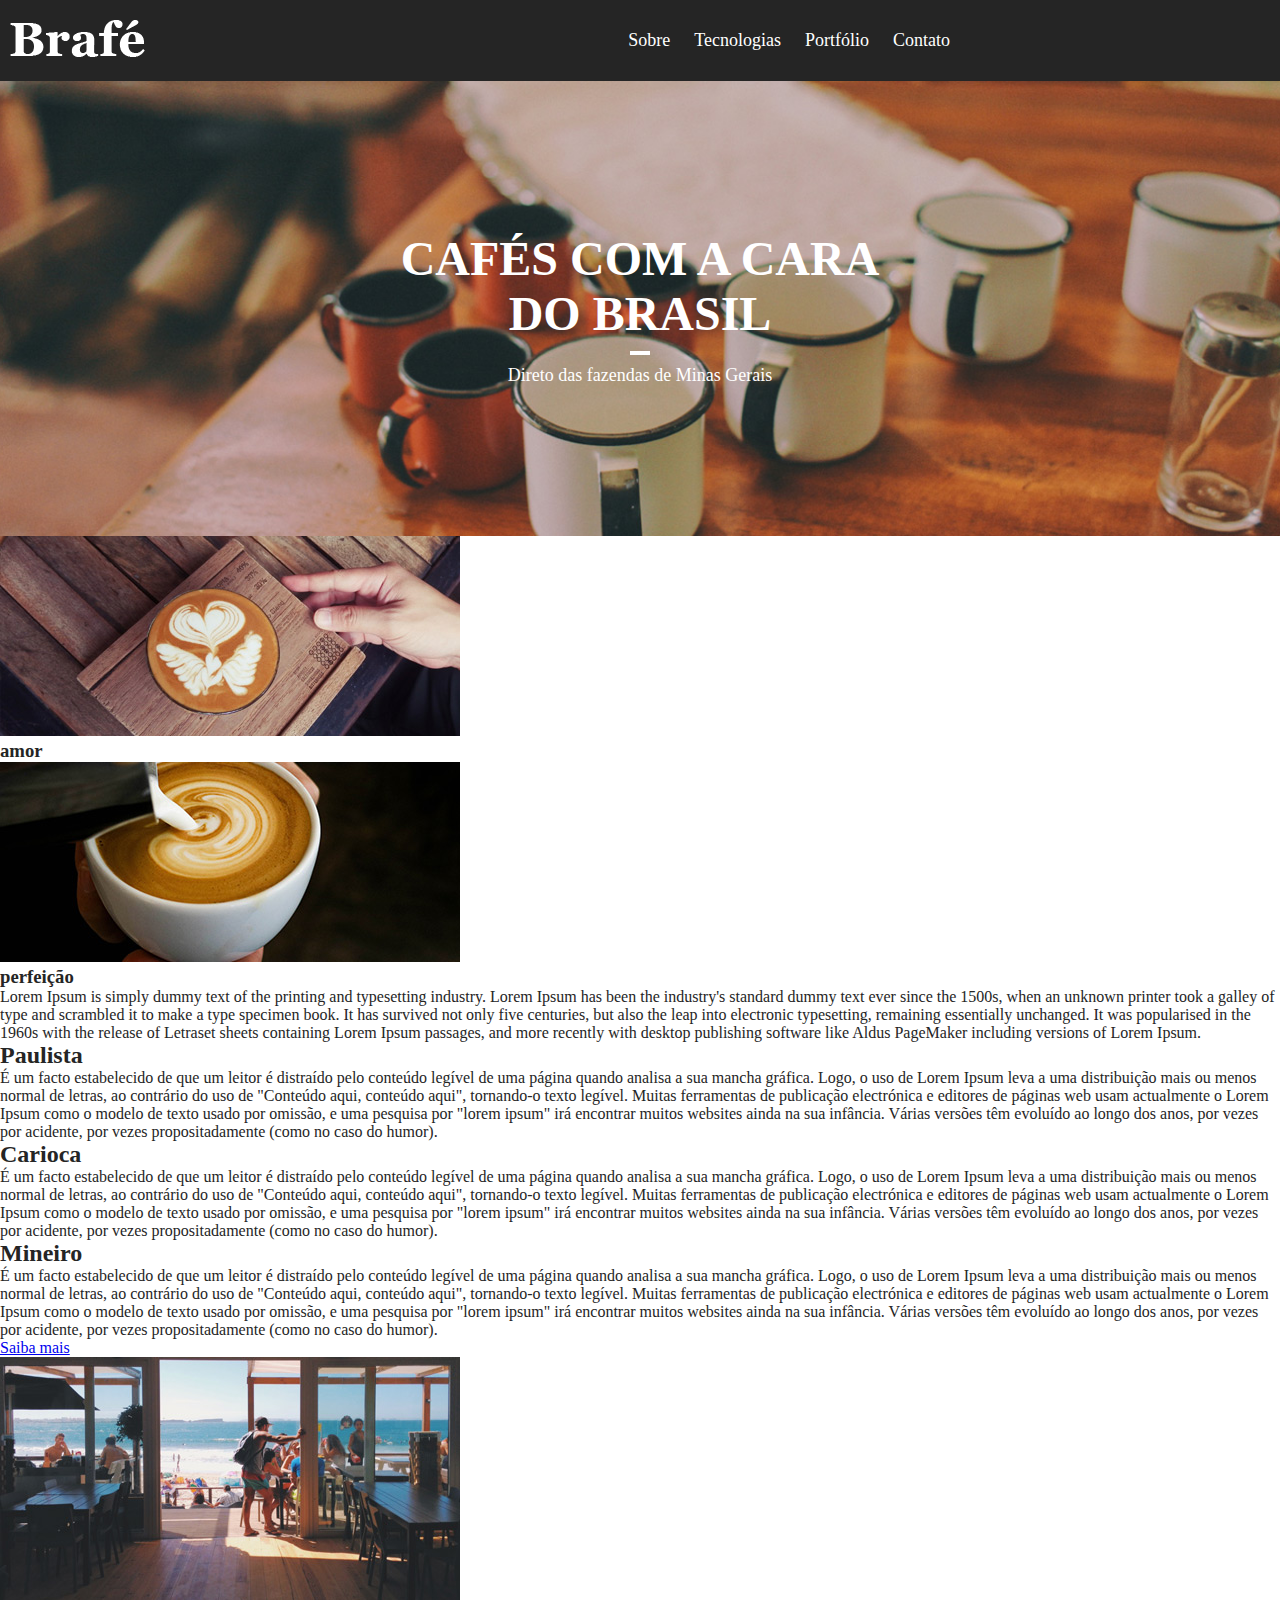
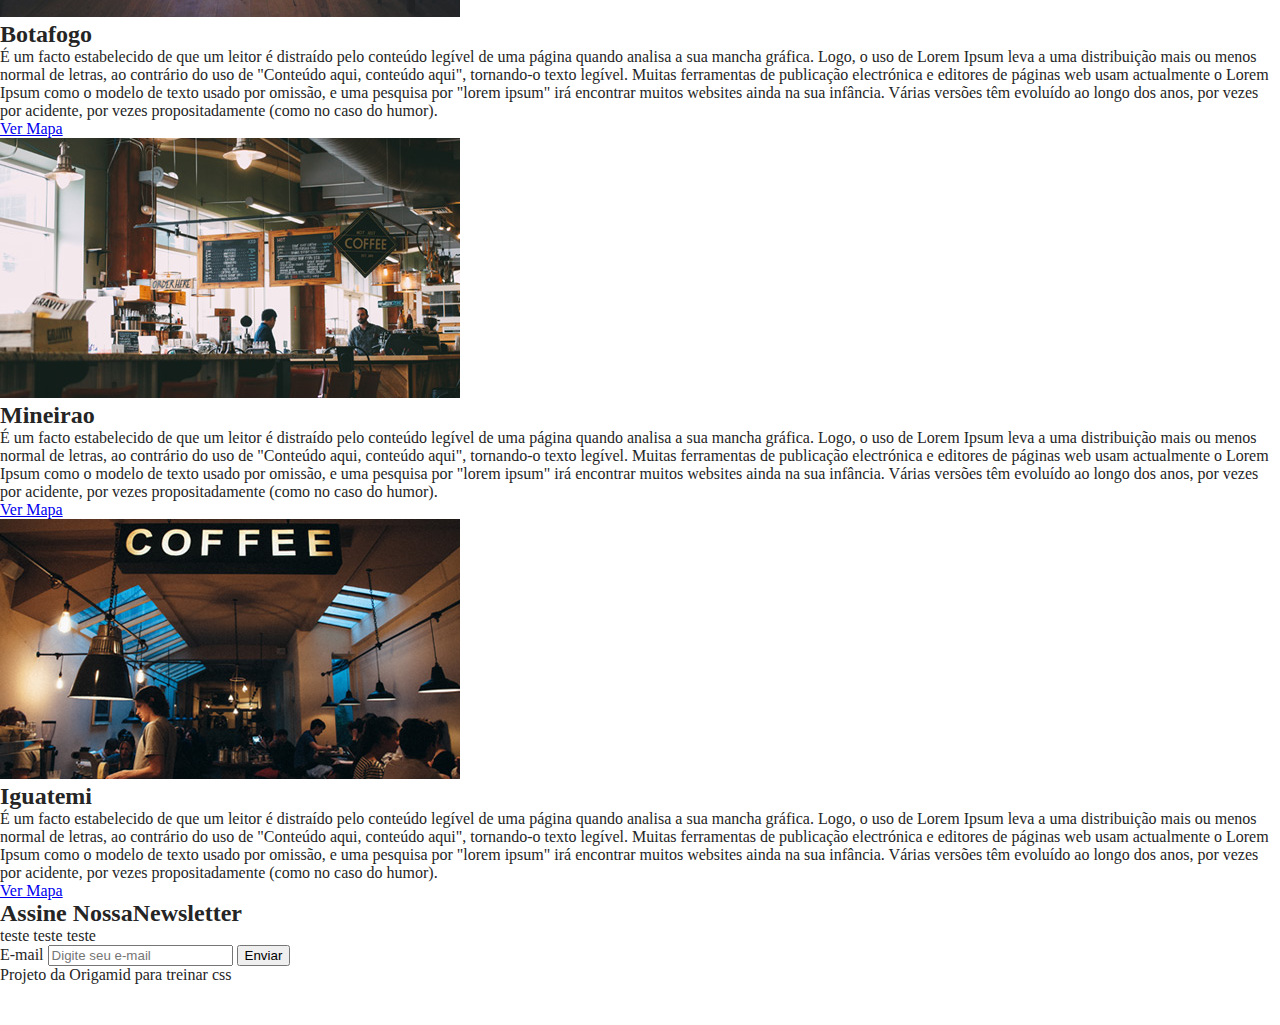
==== index.html @ c451b648 "css-clean" ====
<!DOCTYPE html>
<html>
    
    <head>
        <title>My profile</title>
        <meta charset="utf-8">
        <meta name="viewport" content="width=device-width, initial-scale=1, shrink-to-fit=no">
        <link rel="stylesheet" type="text/css" href="css/style.css">
    </head>
    
    <body>
        <header class="menu">
            <div class="menu-container">
                <a class="menu-logo" href="#"><img src="img/brafe.png" alt="Brafe"></a>
    
            <nav class="menu-nav">
                <ul>
                    <li><a href="#">Sobre</a></li>
                    <li><a href="#">Tecnologias</a></li>
                    <li><a href="#">Portfólio</a></li>
                    <li><a href="#">Contato</a></li>
                </ul>
            </nav>
            </div>
        </header>
        
        <main class="intro">
            <h1>Cafés com a cara<br> do Brasil</h1>
            <p>Direto das fazendas de Minas Gerais</p>
        </main>
        
        <section class="sobre">
            <h2></h2>
            
            <div class="sobre-item">
                <div>
                    <img src="img/cafe-1.jpg">
                    <h3>amor</h3>
                </div>
            </div>
            <div class="sobre-item">
                <div>
                    <img src="img/cafe-2.jpg">
                    <h3>perfeição</h3>
                </div>
            </div> 
            <p>Lorem Ipsum is simply dummy text of the printing and typesetting industry. Lorem Ipsum has been the industry's standard dummy text ever since the 1500s, when an unknown printer took a galley of type and scrambled it to make a type specimen book. It has survived not only five centuries, but also the leap into electronic typesetting, remaining essentially unchanged. It was popularised in the 1960s with the release of Letraset sheets containing Lorem Ipsum passages, and more recently with desktop publishing software like Aldus PageMaker including versions of Lorem Ipsum.</p>
        </section>
        
        <section>
            <div>
                <div>
                    <h2>Paulista</h2>
                    <p>É um facto estabelecido de que um leitor é distraído pelo conteúdo legível de uma página quando analisa a sua mancha gráfica. Logo, o uso de Lorem Ipsum leva a uma distribuição mais ou menos normal de letras, ao contrário do uso de "Conteúdo aqui, conteúdo aqui", tornando-o texto legível. Muitas ferramentas de publicação electrónica e editores de páginas web usam actualmente o Lorem Ipsum como o modelo de texto usado por omissão, e uma pesquisa por "lorem ipsum" irá encontrar muitos websites ainda na sua infância. Várias versões têm evoluído ao longo dos anos, por vezes por acidente, por vezes propositadamente (como no caso do humor).</p>
                </div>
                
                <div>
                    <h2>Carioca</h2>
                    <p>É um facto estabelecido de que um leitor é distraído pelo conteúdo legível de uma página quando analisa a sua mancha gráfica. Logo, o uso de Lorem Ipsum leva a uma distribuição mais ou menos normal de letras, ao contrário do uso de "Conteúdo aqui, conteúdo aqui", tornando-o texto legível. Muitas ferramentas de publicação electrónica e editores de páginas web usam actualmente o Lorem Ipsum como o modelo de texto usado por omissão, e uma pesquisa por "lorem ipsum" irá encontrar muitos websites ainda na sua infância. Várias versões têm evoluído ao longo dos anos, por vezes por acidente, por vezes propositadamente (como no caso do humor).</p>
                </div>
                
                <div>
                    <h2>Mineiro</h2>
                    <p>É um facto estabelecido de que um leitor é distraído pelo conteúdo legível de uma página quando analisa a sua mancha gráfica. Logo, o uso de Lorem Ipsum leva a uma distribuição mais ou menos normal de letras, ao contrário do uso de "Conteúdo aqui, conteúdo aqui", tornando-o texto legível. Muitas ferramentas de publicação electrónica e editores de páginas web usam actualmente o Lorem Ipsum como o modelo de texto usado por omissão, e uma pesquisa por "lorem ipsum" irá encontrar muitos websites ainda na sua infância. Várias versões têm evoluído ao longo dos anos, por vezes por acidente, por vezes propositadamente (como no caso do humor).</p>
                </div>
            </div>
            <a href="#">Saiba mais</a>
        </section>
        
        <section>
            <div>
                <img src="img/botafogo.jpg" alt="Brafé unidade botafogo">
                <div>
                    <h2>Botafogo</h2>
                                        <p>É um facto estabelecido de que um leitor é distraído pelo conteúdo legível de uma página quando analisa a sua mancha gráfica. Logo, o uso de Lorem Ipsum leva a uma distribuição mais ou menos normal de letras, ao contrário do uso de "Conteúdo aqui, conteúdo aqui", tornando-o texto legível. Muitas ferramentas de publicação electrónica e editores de páginas web usam actualmente o Lorem Ipsum como o modelo de texto usado por omissão, e uma pesquisa por "lorem ipsum" irá encontrar muitos websites ainda na sua infância. Várias versões têm evoluído ao longo dos anos, por vezes por acidente, por vezes propositadamente (como no caso do humor).</p>
                    <a href="#">Ver Mapa</a>
                </div>
            </div>
            
                        <div>
                <img src="img/mineirao.jpg" alt="Brafé unidade botafogo">
                <div>
                    <h2>Mineirao</h2>
                                        <p>É um facto estabelecido de que um leitor é distraído pelo conteúdo legível de uma página quando analisa a sua mancha gráfica. Logo, o uso de Lorem Ipsum leva a uma distribuição mais ou menos normal de letras, ao contrário do uso de "Conteúdo aqui, conteúdo aqui", tornando-o texto legível. Muitas ferramentas de publicação electrónica e editores de páginas web usam actualmente o Lorem Ipsum como o modelo de texto usado por omissão, e uma pesquisa por "lorem ipsum" irá encontrar muitos websites ainda na sua infância. Várias versões têm evoluído ao longo dos anos, por vezes por acidente, por vezes propositadamente (como no caso do humor).</p>
                    <a href="#">Ver Mapa</a>
                </div>
            </div>
            
            <div>
                <img src="img/iguatemi.jpg" alt="Brafé unidade botafogo">
                <div>
                    <h2>Iguatemi</h2>
                                        <p>É um facto estabelecido de que um leitor é distraído pelo conteúdo legível de uma página quando analisa a sua mancha gráfica. Logo, o uso de Lorem Ipsum leva a uma distribuição mais ou menos normal de letras, ao contrário do uso de "Conteúdo aqui, conteúdo aqui", tornando-o texto legível. Muitas ferramentas de publicação electrónica e editores de páginas web usam actualmente o Lorem Ipsum como o modelo de texto usado por omissão, e uma pesquisa por "lorem ipsum" irá encontrar muitos websites ainda na sua infância. Várias versões têm evoluído ao longo dos anos, por vezes por acidente, por vezes propositadamente (como no caso do humor).</p>
                    <a href="#">Ver Mapa</a>
                </div>
            </div>
        </section>
        
        
        <section>
            <div>
                <h2>Assine NossaNewsletter</h2>
                <p>teste teste teste</p>
            </div>
            <form>
                <label>E-mail</label>
                <input type="text" placeholder="Digite seu e-mail">
                <button type="submit">Enviar</button>
            </form>
        </section>
        
        <footer>
            <div>
                <p>
                    Projeto da Origamid para treinar css
                </p>
                <img src="img/brafe.png" alt="Brafé">
            </div>
        </footer>
    </body>
</html>
---- css/style.css ----
/* Reset */

body, h1, h2, h3, p, ul {
    padding: 0px;
    margin: 0px;
}

body {
    font-family: Georgia, serif;
    color: #252525;
}


/* Menu */

.menu {
    background: #252525;
    padding: 20px 0;
}


/* Quando temos elementos fluatando dentro de um container ou div
a div ou o container nao consegue pegar automaticamente o tamanho(heighj)
dos elementos que estao flutuando quando usamos a composição do "float"
Para isso vamos usar o clearFix*/

.menu-container {
    max-width: 960px;
    margin: 0 auto;
    margin-left: 10px;
}


/*
 ClearFix
*/
.menu-container::after, .menu-container::before {
    content: '';
    display: table;
    clear: both;
}

a.menu-logo {
    display: block;
    float: left;
}

.menu-nav {
    float: right;
    margin-right: 10px;
}

.menu-nav li {
    display: inline-block;
}

.menu-nav a {
    display: block;
    padding: 10px;
    text-decoration: none;
    color: white;
    font-size: 1.125em; /* Calculo (18/16) = 1.125em  -> base dos browser */
}

/* Intro */

.intro {
    background: url('../img/bg-intro.jpg') no-repeat center;
    background-size: cover; /* Sempre pega 100% da pagina */
    padding: 150px 0;
    text-align: center;
    color: white;
}

.intro h1 {
    text-transform: uppercase;
    font-size: 3em;
}

.intro h1::after {
    content: '';
    display: block; /* Pega 100% de largura */
    width: 20px;
    height: 4px;
    background: white;
    margin: 10px auto; 
}

.intro p {
    font-family: italic, serif;
    font-size: 1.125em;
}
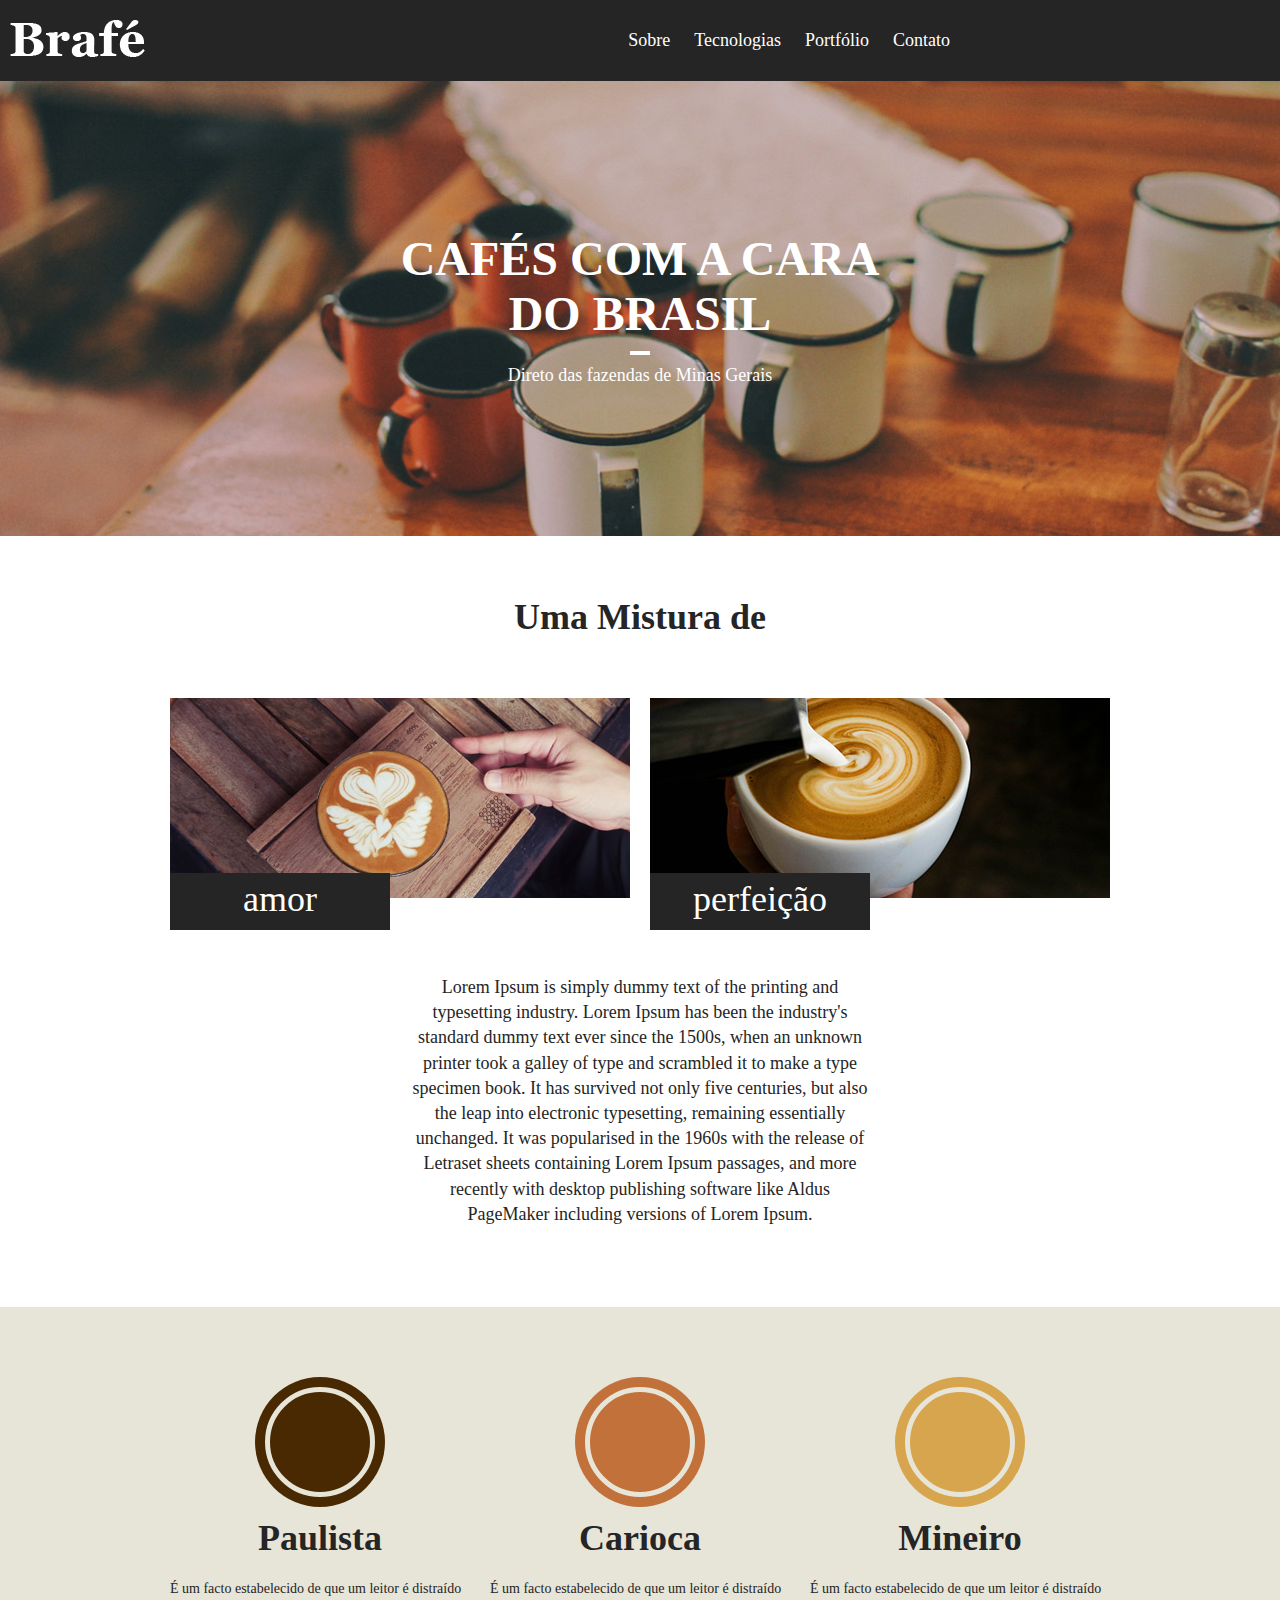
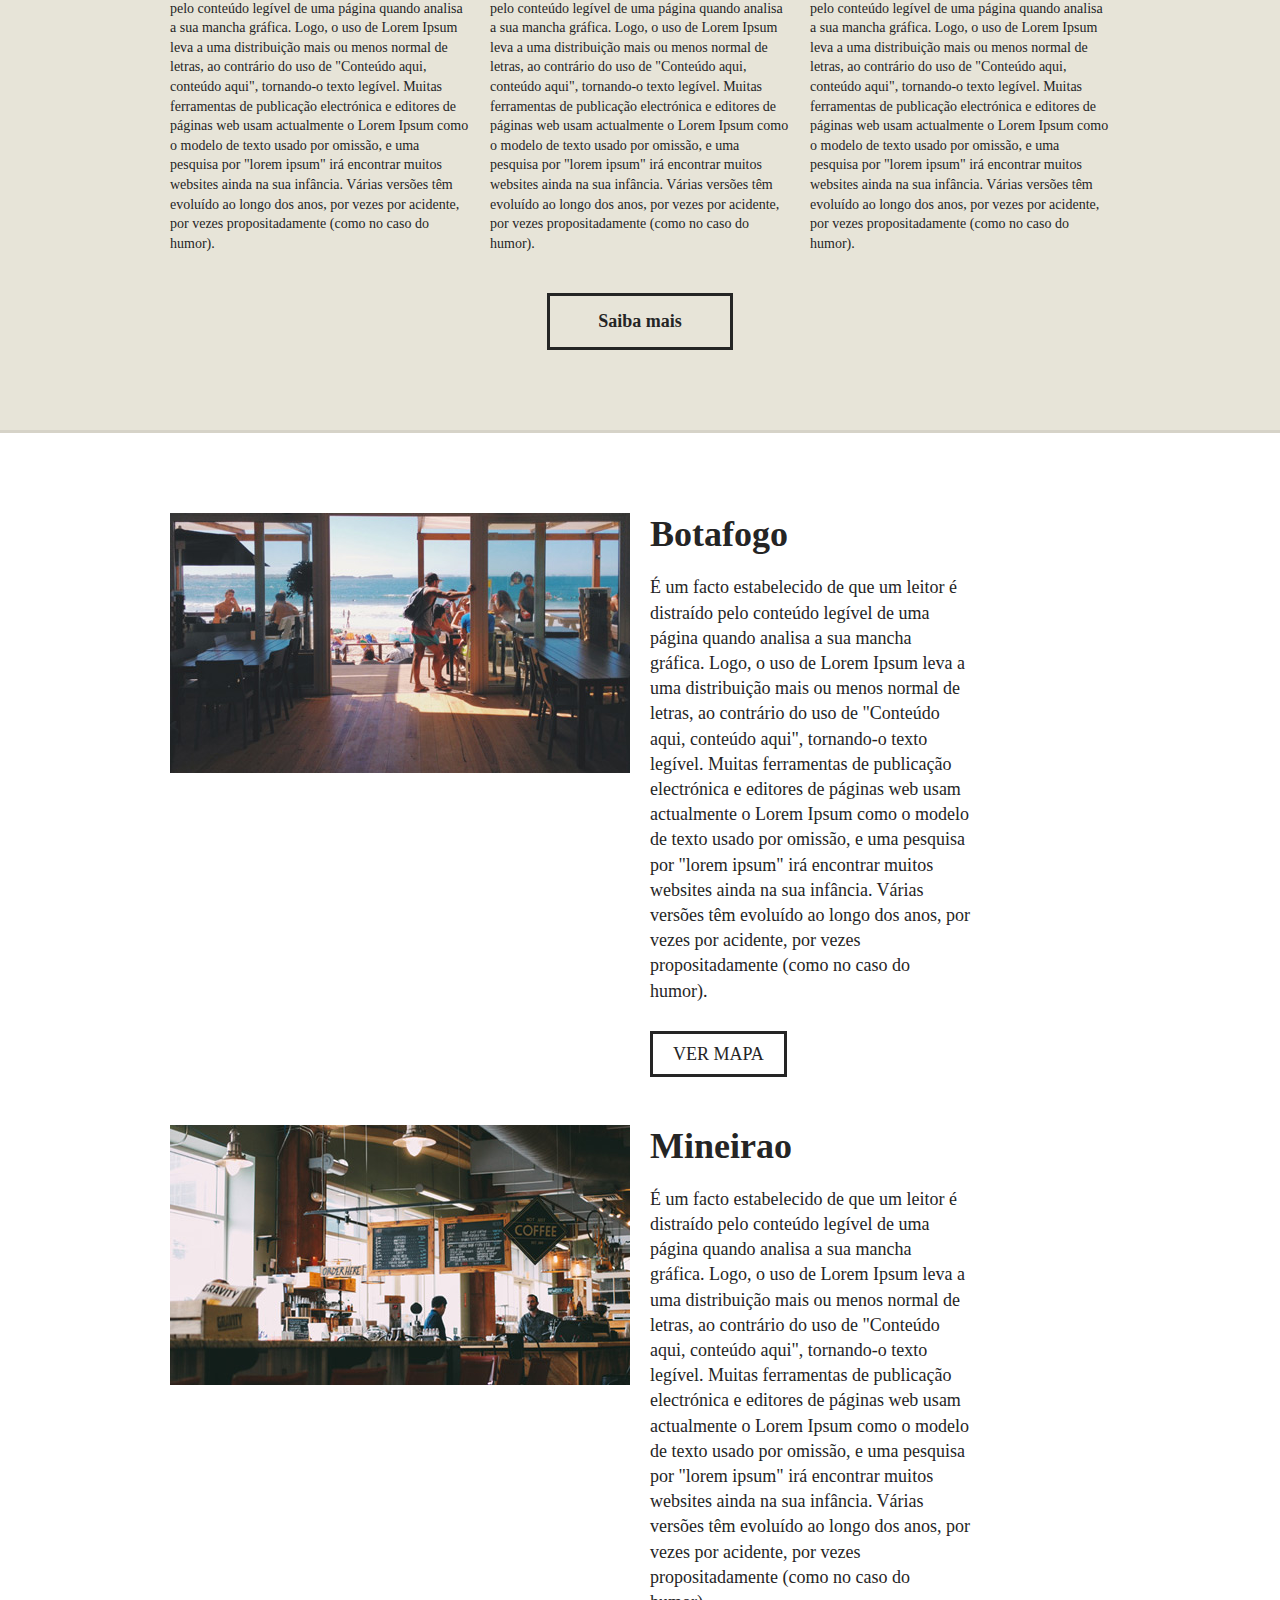
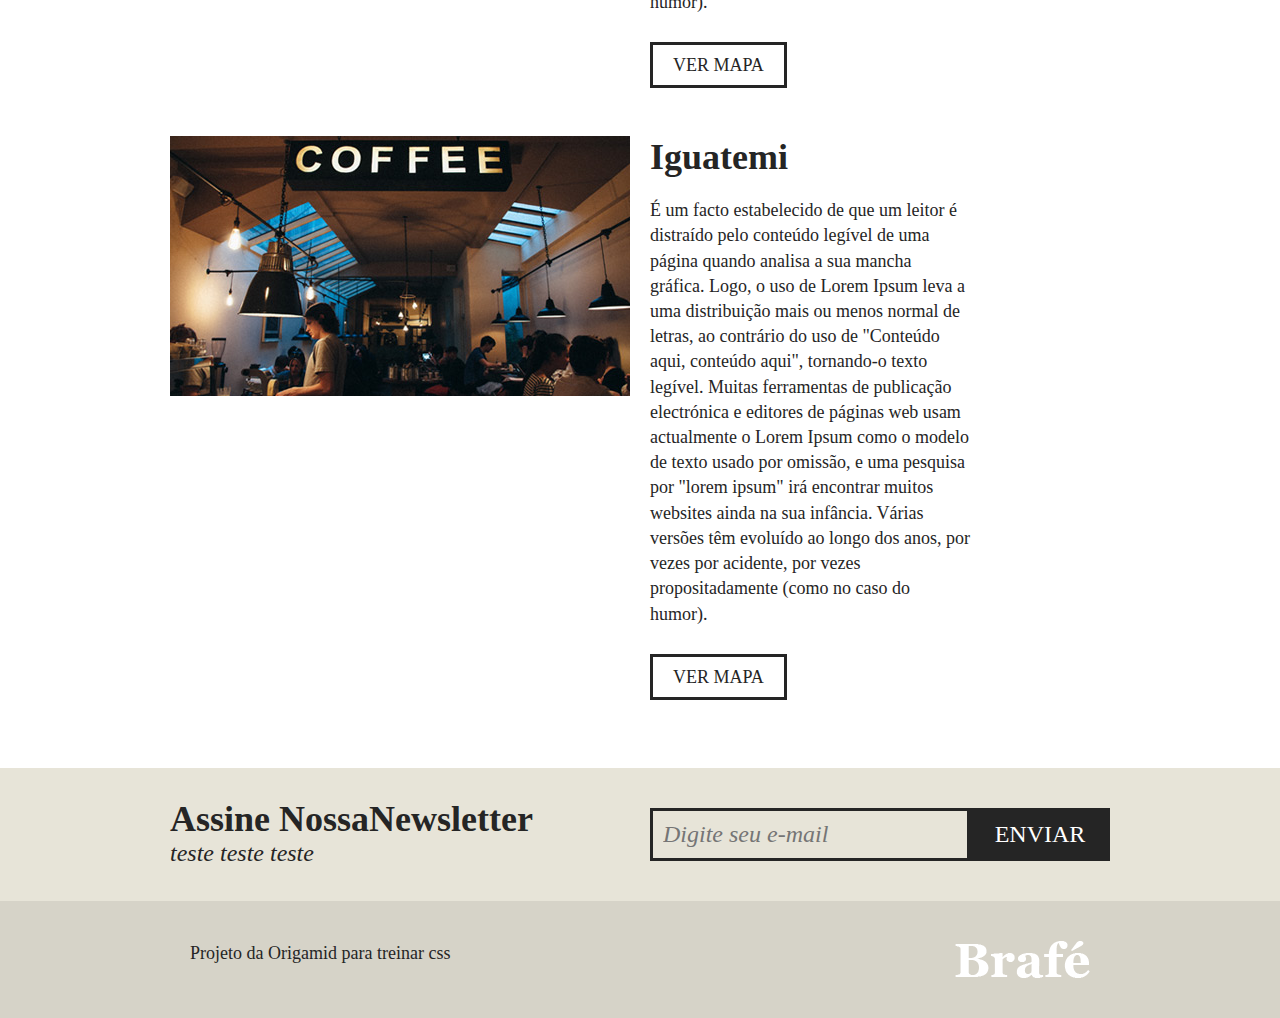
==== commit 6af9f8de: "ajustes" ====
--- a/index.html
+++ b/index.html
@@ -6,6 +6,13 @@
         <meta charset="utf-8">
         <meta name="viewport" content="width=device-width, initial-scale=1, shrink-to-fit=no">
         <link rel="stylesheet" type="text/css" href="css/style.css">
+        <link rel="stylesheet" type="text/css" href="css/menu.css">
+        <link rel="stylesheet" type="text/css" href="css/intro.css">
+        <link rel="stylesheet" type="text/css" href="css/sobre.css">
+        <link rel="stylesheet" type="text/css" href="css/produtos.css">
+        <link rel="stylesheet" type="text/css" href="css/locais.css">
+        <link rel="stylesheet" type="text/css" href="css/assineFooter.css">
+        <link rel="stylesheet" type="text/css" href="css/responsivo.css">
     </head>
     
     <body>
@@ -30,45 +37,47 @@
         </main>
         
         <section class="sobre">
-            <h2></h2>
+            <h2>Uma Mistura de</h2>
             
-            <div class="sobre-item">
-                <div>
-                    <img src="img/cafe-1.jpg">
-                    <h3>amor</h3>
+            <div class="sobre-container">
+                <div class="sobre-item">
+                    <div>
+                        <img src="img/cafe-1.jpg">
+                        <h3>amor</h3>
+                    </div>
                 </div>
+                <div class="sobre-item">
+                    <div>
+                        <img src="img/cafe-2.jpg">
+                        <h3>perfeição</h3>
+                    </div>
+                </div> 
             </div>
-            <div class="sobre-item">
-                <div>
-                    <img src="img/cafe-2.jpg">
-                    <h3>perfeição</h3>
-                </div>
-            </div> 
             <p>Lorem Ipsum is simply dummy text of the printing and typesetting industry. Lorem Ipsum has been the industry's standard dummy text ever since the 1500s, when an unknown printer took a galley of type and scrambled it to make a type specimen book. It has survived not only five centuries, but also the leap into electronic typesetting, remaining essentially unchanged. It was popularised in the 1960s with the release of Letraset sheets containing Lorem Ipsum passages, and more recently with desktop publishing software like Aldus PageMaker including versions of Lorem Ipsum.</p>
         </section>
         
-        <section>
-            <div>
-                <div>
-                    <h2>Paulista</h2>
+        <section class="produtos">
+            <div class="produtos-container">
+                <div class="produtos-items">
+                    <h2 class="produtos-paulista">Paulista</h2>
                     <p>É um facto estabelecido de que um leitor é distraído pelo conteúdo legível de uma página quando analisa a sua mancha gráfica. Logo, o uso de Lorem Ipsum leva a uma distribuição mais ou menos normal de letras, ao contrário do uso de "Conteúdo aqui, conteúdo aqui", tornando-o texto legível. Muitas ferramentas de publicação electrónica e editores de páginas web usam actualmente o Lorem Ipsum como o modelo de texto usado por omissão, e uma pesquisa por "lorem ipsum" irá encontrar muitos websites ainda na sua infância. Várias versões têm evoluído ao longo dos anos, por vezes por acidente, por vezes propositadamente (como no caso do humor).</p>
                 </div>
                 
-                <div>
-                    <h2>Carioca</h2>
+                <div class="produtos-items">
+                    <h2 class="produtos-carioca">Carioca</h2>
                     <p>É um facto estabelecido de que um leitor é distraído pelo conteúdo legível de uma página quando analisa a sua mancha gráfica. Logo, o uso de Lorem Ipsum leva a uma distribuição mais ou menos normal de letras, ao contrário do uso de "Conteúdo aqui, conteúdo aqui", tornando-o texto legível. Muitas ferramentas de publicação electrónica e editores de páginas web usam actualmente o Lorem Ipsum como o modelo de texto usado por omissão, e uma pesquisa por "lorem ipsum" irá encontrar muitos websites ainda na sua infância. Várias versões têm evoluído ao longo dos anos, por vezes por acidente, por vezes propositadamente (como no caso do humor).</p>
                 </div>
                 
-                <div>
-                    <h2>Mineiro</h2>
+                <div class="produtos-items">
+                    <h2 class="produtos-mineiro">Mineiro</h2>
                     <p>É um facto estabelecido de que um leitor é distraído pelo conteúdo legível de uma página quando analisa a sua mancha gráfica. Logo, o uso de Lorem Ipsum leva a uma distribuição mais ou menos normal de letras, ao contrário do uso de "Conteúdo aqui, conteúdo aqui", tornando-o texto legível. Muitas ferramentas de publicação electrónica e editores de páginas web usam actualmente o Lorem Ipsum como o modelo de texto usado por omissão, e uma pesquisa por "lorem ipsum" irá encontrar muitos websites ainda na sua infância. Várias versões têm evoluído ao longo dos anos, por vezes por acidente, por vezes propositadamente (como no caso do humor).</p>
                 </div>
             </div>
             <a href="#">Saiba mais</a>
         </section>
         
-        <section>
-            <div>
+        <section class="locais">
+            <div class="locais-item">
                 <img src="img/botafogo.jpg" alt="Brafé unidade botafogo">
                 <div>
                     <h2>Botafogo</h2>
@@ -77,7 +86,7 @@
                 </div>
             </div>
             
-                        <div>
+            <div class="locais-item">
                 <img src="img/mineirao.jpg" alt="Brafé unidade botafogo">
                 <div>
                     <h2>Mineirao</h2>
@@ -86,7 +95,7 @@
                 </div>
             </div>
             
-            <div>
+            <div class="locais-item">
                 <img src="img/iguatemi.jpg" alt="Brafé unidade botafogo">
                 <div>
                     <h2>Iguatemi</h2>
@@ -97,20 +106,22 @@
         </section>
         
         
-        <section>
-            <div>
-                <h2>Assine NossaNewsletter</h2>
-                <p>teste teste teste</p>
+        <section class="assine">
+            <div class="assine-container">
+                <div class="assine-info">
+                    <h2>Assine NossaNewsletter</h2>
+                    <p>teste teste teste</p>
+                </div>
+                <form>
+                    <label>E-mail</label>
+                    <input type="text" placeholder="Digite seu e-mail">
+                    <button type="submit">Enviar</button>
+                </form>
             </div>
-            <form>
-                <label>E-mail</label>
-                <input type="text" placeholder="Digite seu e-mail">
-                <button type="submit">Enviar</button>
-            </form>
         </section>
         
-        <footer>
-            <div>
+        <footer class="footer">
+            <div class="footer-container">
                 <p>
                     Projeto da Origamid para treinar css
                 </p>
--- a/css/style.css
+++ b/css/style.css
@@ -1,4 +1,5 @@
 /* Reset */
+
 
 body, h1, h2, h3, p, ul {
     padding: 0px;
@@ -8,85 +9,4 @@
 body {
     font-family: Georgia, serif;
     color: #252525;
-}
-
-
-/* Menu */
-
-.menu {
-    background: #252525;
-    padding: 20px 0;
-}
-
-
-/* Quando temos elementos fluatando dentro de um container ou div
-a div ou o container nao consegue pegar automaticamente o tamanho(heighj)
-dos elementos que estao flutuando quando usamos a composição do "float"
-Para isso vamos usar o clearFix*/
-
-.menu-container {
-    max-width: 960px;
-    margin: 0 auto;
-    margin-left: 10px;
-}
-
-
-/*
- ClearFix
-*/
-.menu-container::after, .menu-container::before {
-    content: '';
-    display: table;
-    clear: both;
-}
-
-a.menu-logo {
-    display: block;
-    float: left;
-}
-
-.menu-nav {
-    float: right;
-    margin-right: 10px;
-}
-
-.menu-nav li {
-    display: inline-block;
-}
-
-.menu-nav a {
-    display: block;
-    padding: 10px;
-    text-decoration: none;
-    color: white;
-    font-size: 1.125em; /* Calculo (18/16) = 1.125em  -> base dos browser */
-}
-
-/* Intro */
-
-.intro {
-    background: url('../img/bg-intro.jpg') no-repeat center;
-    background-size: cover; /* Sempre pega 100% da pagina */
-    padding: 150px 0;
-    text-align: center;
-    color: white;
-}
-
-.intro h1 {
-    text-transform: uppercase;
-    font-size: 3em;
-}
-
-.intro h1::after {
-    content: '';
-    display: block; /* Pega 100% de largura */
-    width: 20px;
-    height: 4px;
-    background: white;
-    margin: 10px auto; 
-}
-
-.intro p {
-    font-family: italic, serif;
-    font-size: 1.125em;
 }--- a/css/menu.css
+++ b/css/menu.css
@@ -0,0 +1,46 @@
+/* Menu */
+
+.menu {
+    background: #252525;
+    padding: 20px 0;
+}
+
+
+/* Quando temos elementos fluatando dentro de um container ou div
+a div ou o container nao consegue pegar automaticamente o tamanho(heighj)
+dos elementos que estao flutuando quando usamos a composição do "float"
+Para isso vamos usar o clearFix*/
+
+.menu-container {
+    max-width: 960px;
+    margin: 0 auto;
+    margin-left: 10px;
+}
+
+.menu-container::after, .menu-container::before {
+    content: '';
+    display: table;
+    clear: both;
+}
+
+a.menu-logo {
+    display: block;
+    float: left;
+}
+
+.menu-nav {
+    float: right;
+    margin-right: 10px;
+}
+
+.menu-nav li {
+    display: inline-block;
+}
+
+.menu-nav a {
+    display: block;
+    padding: 10px;
+    text-decoration: none;
+    color: white;
+    font-size: 1.125em; /* Calculo (18/16) = 1.125em  -> base dos browser */
+}--- a/css/intro.css
+++ b/css/intro.css
@@ -0,0 +1,28 @@
+/* Intro */
+
+.intro {
+    background: url('../img/bg-intro.jpg') no-repeat center;
+    background-size: cover; /* Sempre pega 100% da pagina */
+    padding: 150px 0;
+    text-align: center;
+    color: white;
+}
+
+.intro h1 {
+    text-transform: uppercase;
+    font-size: 3em;
+}
+
+.intro h1::after {
+    content: '';
+    display: block; /* Pega 100% de largura */
+    width: 20px;
+    height: 4px;
+    background: white;
+    margin: 10px auto; 
+}
+
+.intro p {
+    font-family: italic, serif;
+    font-size: 1.125em;
+}--- a/css/sobre.css
+++ b/css/sobre.css
@@ -0,0 +1,54 @@
+/* Sobre */
+
+.sobre {
+    padding: 60px 0;
+}
+.sobre-container {
+    max-width: 960px;
+    margin: 0 auto;
+}
+
+.sobre-container::after, .sobre-container::before {
+    content: '';
+    display: table;
+    clear: both;
+}
+
+.sobre h2 {
+    text-align: center;
+    font-size: 2.25em;
+    margin-bottom: 60px;
+}
+
+.sobre-item {
+    max-width: 460px;
+    float: left;
+    margin: 0 10px;
+}
+
+.sobre-item img {
+    display: block;
+    max-width: 100%;
+}
+
+.sobre-item h3 {
+    font-size: 2.25em;
+    background: #252525;
+    width: 220px;
+    color: white;
+    font-style: italic, serif;
+    font-weight: normal;
+    text-align: center;
+    padding: 5px 0px 10px;
+    top: -25px;
+    position: relative;
+}
+
+.sobre > p {
+    font-size: 1.125em;
+    line-height: 1.4em;
+    font-style: italic,serif;
+    text-align: center;
+    margin: 20px auto;
+    max-width: 460px;
+}--- a/css/produtos.css
+++ b/css/produtos.css
@@ -0,0 +1,77 @@
+/* Produtos */
+
+.produtos {
+    background: #e7e4d8;
+    padding: 60px 0;
+    border-color: 3px solid #d6d3c8;
+    border-bottom: 3px solid #d6d3c8;
+}
+
+.produtos-container {
+    max-width: 960px;
+    margin: 0 auto;
+}
+
+.produtos-container::before, .produtos-container::after {
+    content: '';
+    display: table;
+    clear: both;
+}
+
+.produtos-items {
+    width: 300px;
+    float: left;
+    margin: 0 10px 20px; 10px;
+}
+
+.produtos-items h2 {
+    text-align: center;
+    font-size: 2.25em;
+    margin-bottom: 20px;
+}
+
+.produtos-items h2::before {
+    content: '';
+    display: block;
+    width: 100px;
+    height: 100px;
+    border-radius: 50%;
+    margin: 20px auto;
+    background: currentColor;
+    border: 5px solid #e7e4d8;
+    box-shadow: 0 0 0 10px currentColor;
+}
+
+
+h2.produtos-paulista::before {
+    color: #492901;
+}
+
+
+h2.produtos-mineiro::before {
+    color: #d7a54d;
+}
+
+
+h2.produtos-carioca::before {
+    color: #c17139;
+}
+
+.produtos-items p {
+    font-size: 0.875em;
+    line-height: 1.4em;
+}
+
+.produtos a {
+    width: 180px;
+    border : 3px solid;
+    color : #252525;
+    display: block;
+    text-decoration: none;
+    font-size: 1.125em;
+    font-weight: bold;
+    text-align: center;
+    padding: 15px 0;
+    margin: 20px auto;
+    
+}--- a/css/locais.css
+++ b/css/locais.css
@@ -0,0 +1,54 @@
+/* Locais */
+
+.locais {
+    max-width: 960px;
+    margin: 0 auto;
+    padding: 20px 0;
+}
+
+.locais-item {
+    clear: both;
+    margin: 60px auto;
+}
+
+
+.locais-item::after, .locais-item:before {
+    content: '';
+    display: table;
+    clear: both;
+}
+
+.locais-item img {
+    width: 460px;
+    display: block;
+    float: left;
+    margin: 0 10px;
+}
+
+.locais-item > div {
+    width: 460px;
+    float: left;
+    margin: 0 10px; 
+}
+
+.locais-item h2 {
+    font-size: 2.25em;
+    margin-bottom: 20px;
+}
+
+.locais-item p {
+    font-size: 1.125em;
+    max-width: 320px;
+    line-height: 1.4em;
+    margin-bottom: 40px;
+}
+
+.locais-item a {
+    text-decoration: none;
+    text-transform: uppercase;
+    font-size: 1.125em;
+    border: 3px solid;
+    color: #252525;
+    padding: 10px 20px;
+    
+}--- a/css/assineFooter.css
+++ b/css/assineFooter.css
@@ -0,0 +1,95 @@
+/* Assine */
+
+.assine {
+    background: #e7e4d8;
+    padding: 30px 0;
+}
+
+.assine-container {
+    max-width: 960px;
+    margin: 0 auto;
+}
+
+.assine-container::after, .assine-container:before {
+    content: '';
+    display: table;
+    clear: both;
+}
+
+.assine-info {
+    width: 460px;
+    margin: 0 10px;
+    float: left;
+}
+
+.assine-info h2 {
+    font-size: 2.25em;
+}
+
+.assine-info p {
+    font-size: 1.5em;
+    font-style: italic;
+}
+
+.assine form {
+    width: 460px;
+    margin : 10px 10px 10px;
+    float: left;
+}
+
+.assine form label {
+    display: none;
+}
+
+.assine input {
+    box-sizing: border-box;
+    width: 320px;
+    border: 3px solid #252525;
+    background: none;
+    font-size: 1.5em;
+    font-style: italic;
+    font-family: Georgia, serif;
+    padding: 10px;
+    float: left;
+}
+
+.assine button {
+    background: #252525;
+    font-family: Georgia, serif;
+    text-transform: uppercase;
+    font-size: 1.5em;
+    width: 140px;
+    padding: 13px 0;
+    color: white;
+    border: none;
+    cursor: pointer;
+}
+
+.footer {
+    background: #d6d3c8;
+    padding: 40px 0;
+}
+
+.footer-container {
+    max-width: 920px;
+    margin: 0 auto;
+}
+
+.footer p {
+    float: left;
+    margin: 0 10px;
+    font-size: 1.125em;
+    line-height: 1.4em;
+}
+
+.footer-container::after, .footer-container:before {
+    content: '';
+    display: table;
+    clear: both;
+}
+
+.footer img {
+    float: right;
+    display: block;
+    margin: 0 10px;
+}--- a/css/responsivo.css
+++ b/css/responsivo.css
@@ -0,0 +1,90 @@
+/* Breakpoints - responsivo */
+
+/* ########################## Menu ##########################*/
+/* Menu */
+@media (max-width: 739px) {
+    .menu-nav {
+        float: none;
+        clear: both;
+    }
+}
+
+/* Intro */
+@media(max-width: 739px) {
+    .intro {
+        padding: 60px 0;
+    }
+}
+/* #################################################### */
+
+/* ########################## Sobre ##########################*/
+@media(min-width: 740px and (max-width: 980px)) {
+    .sobre-container {
+        width: 720px;
+    }
+    .sobre {
+        width: 340px;
+    }
+}
+
+@media (max-width: 739px){
+    .sobre-container {
+        max-width: 300px;
+    }
+    .sobre-item {
+        width: 300px; /* Tamanho do container / numero de colunas - margem pra cada lado */
+        margin: 0 auto;
+    }
+}
+/* #################################################### */
+
+/* ########################## Produtos ##########################*/
+@media(min-width: 740px and (max-width: 980px)) {
+    .produtos-container {
+        width: 720px;
+    }
+    .produtos-items {
+        width: 220px; /* Tamanho do container / numero de colunas - margem pra cada lado */
+    }
+}
+
+@media (max-width: 739px){
+    .produtos-container {
+        max-width: 300px; 
+    }
+    .produtos-items {
+        margin:  0 auto 20px auto;
+    }
+}
+/* #################################################### */
+
+/* ########################## Locais ##########################*/
+@media(min-width: 740px and (max-width: 980px)) {
+    .locais {
+        max-width: 720px;
+    }
+    .locais-item > div .locasi-item img {
+        width: 340px;   
+    }
+}
+
+@media (max-width: 739px){
+    .locais {
+        max-width: 300px;
+    }
+    .locais-item > div .locasi-item img {
+        width: 340px; /* Tamanho do container / numero de colunas - margem pra cada lado */
+        margin: 0;
+    }
+}
+/* #################################################### */
+
+/* ########################## Assine #####################*/
+@media(min-width: 740px and (max-width: 980px)) {
+
+}
+
+
+@media (max-width: 739px){
+
+}